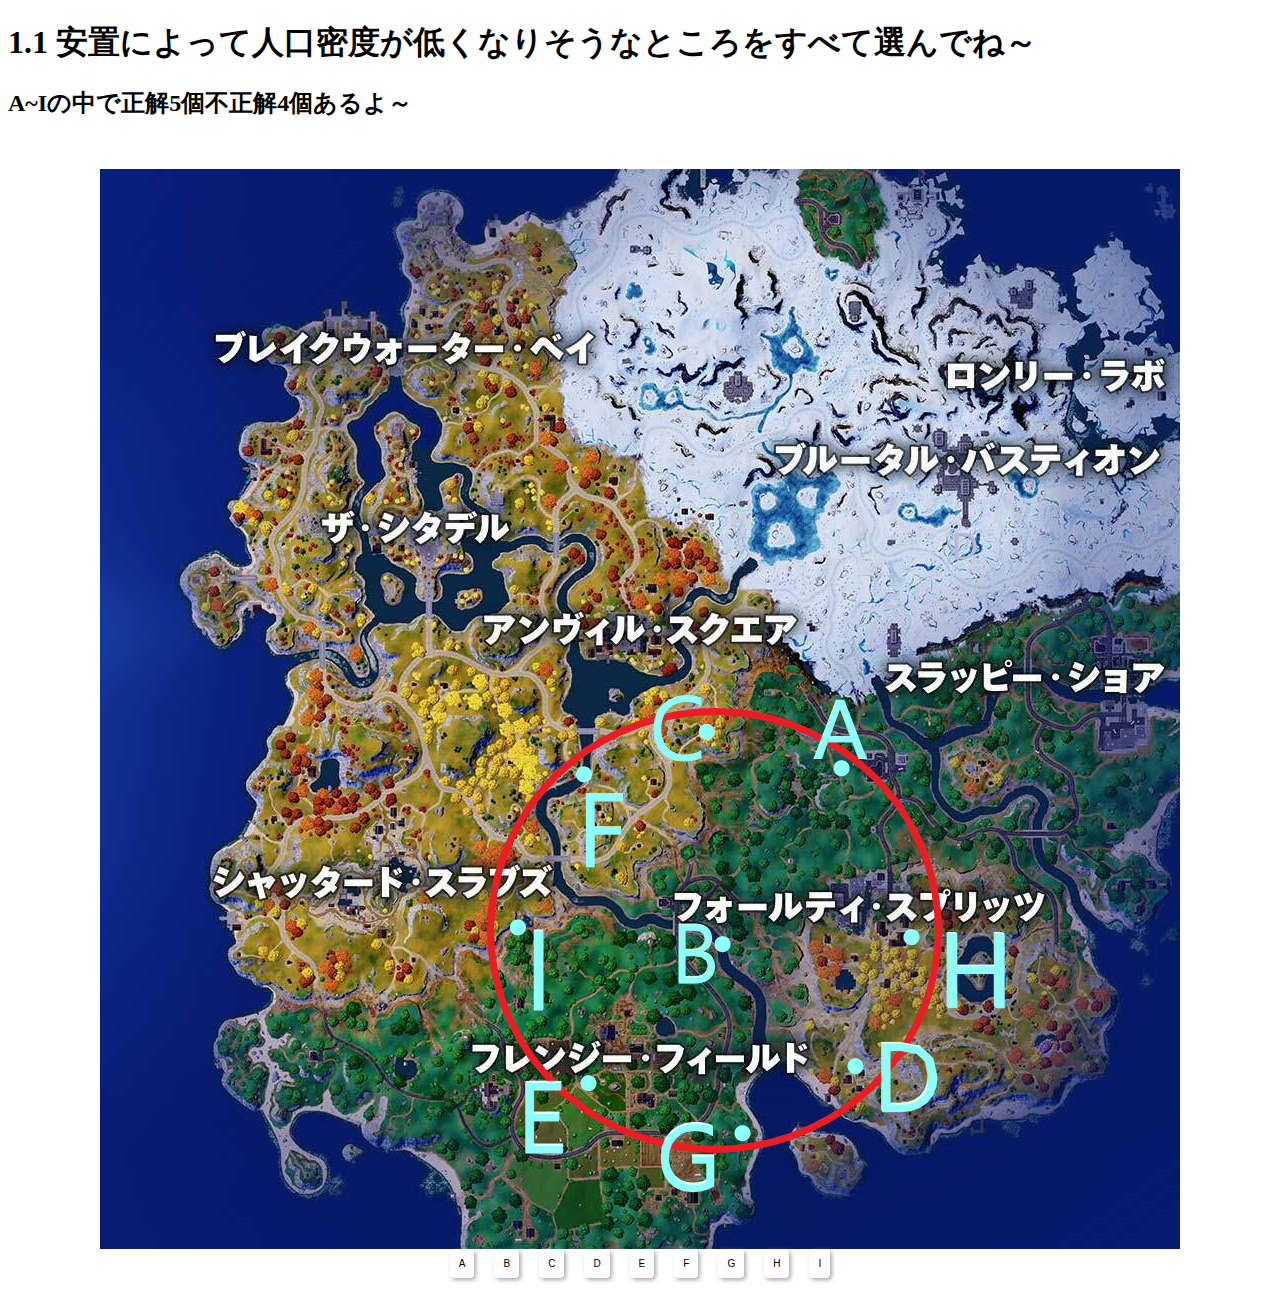
==== index1.html @ a550bf90 "Add files via upload" ====
<!DOCTYPE html>
<html lang="en">
<head>
    <meta charset="UTF-8">
    <meta http-equiv="X-UA-Compatible" content="IE=edge">
    <meta name="viewport" content="width=device-width, initial-scale=1.0">
    <link rel="stylesheet" type="text/css" href="style1.css">
    <title>立ち回りクイズ</title>
</head>
<body>
    <h1>1.1 安置によって人口密度が低くなりそうなところをすべて選んでね～</h1>

    <h2>A~Iの中で正解5個不正解4個あるよ～</h2>
    
    <div class="quiz">
        <img src="mappu.png" alt="写真1">
        <div class="choices">
            <button id="choice-1">A</button>
            <button id="choice-2">B</button>
            <button id="choice-3">C</button>
            <button id="choice-4">D</button>
            <button id="choice-5">E</button>
            <button id="choice-6">F</button>
            <button id="choice-7">G</button>
            <button id="choice-8">H</button>
            <button id="choice-9">I</button>
        </div>
        <div id="result"></div>
        <div id="explanation"></div>
    </div>
    <script src="script1.js"></script>

    
    
</body>
</html>
---- style1.css ----
.quiz {
    display: flex;
    flex-direction: column;
    align-items: center;
    margin-top: 50px;

}

img {
    max-width: 100%;
    height: atuo;
}

.choices {
    display: flex;
    gap: 20px;
}

button {
    font-size: 10px;
    padding: 9px 9px;
    border: none;
    border-radius: 4px;
    background-color: #fff;
    box-shadow: 2px 2px 4px #aaa;
    cursor: pointer;
}

button:hover {
    background-color: #eee;
}

#result {
    margin-top: 30px;
    font-size: 48px;
    font-weight: bold;
    color: #f00;
}
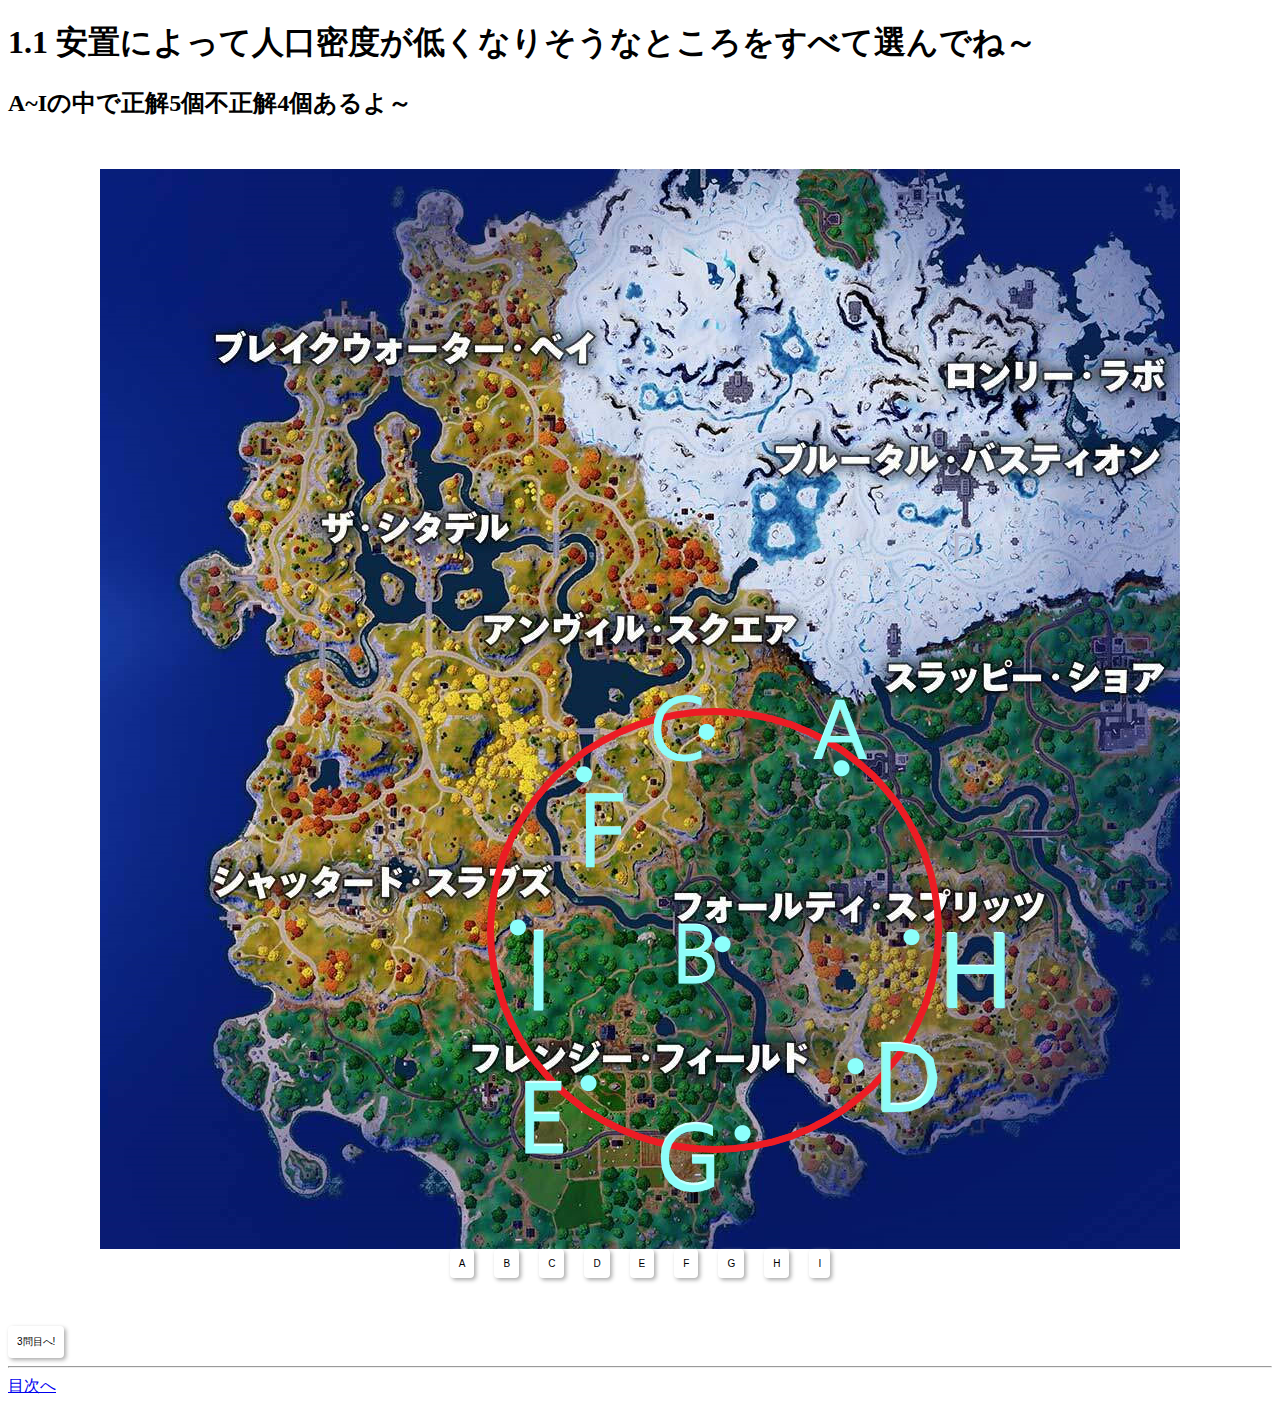
==== commit f6daade4: "Update index1.html" ====
--- a/index1.html
+++ b/index1.html
@@ -1,5 +1,5 @@
 <!DOCTYPE html>
-<html lang="en">
+<html lang="ja">
 <head>
     <meta charset="UTF-8">
     <meta http-equiv="X-UA-Compatible" content="IE=edge">
@@ -29,8 +29,13 @@
         <div id="explanation"></div>
     </div>
     <script src="script1.js"></script>
+    
+    <br>
+<button id="nextbotan" onclick="location.href='totyuu.html'">3問目へ!</button>
+<hr>
+<a href="hyousi.html">目次へ</a>
 
     
     
 </body>
-</html>+</html>
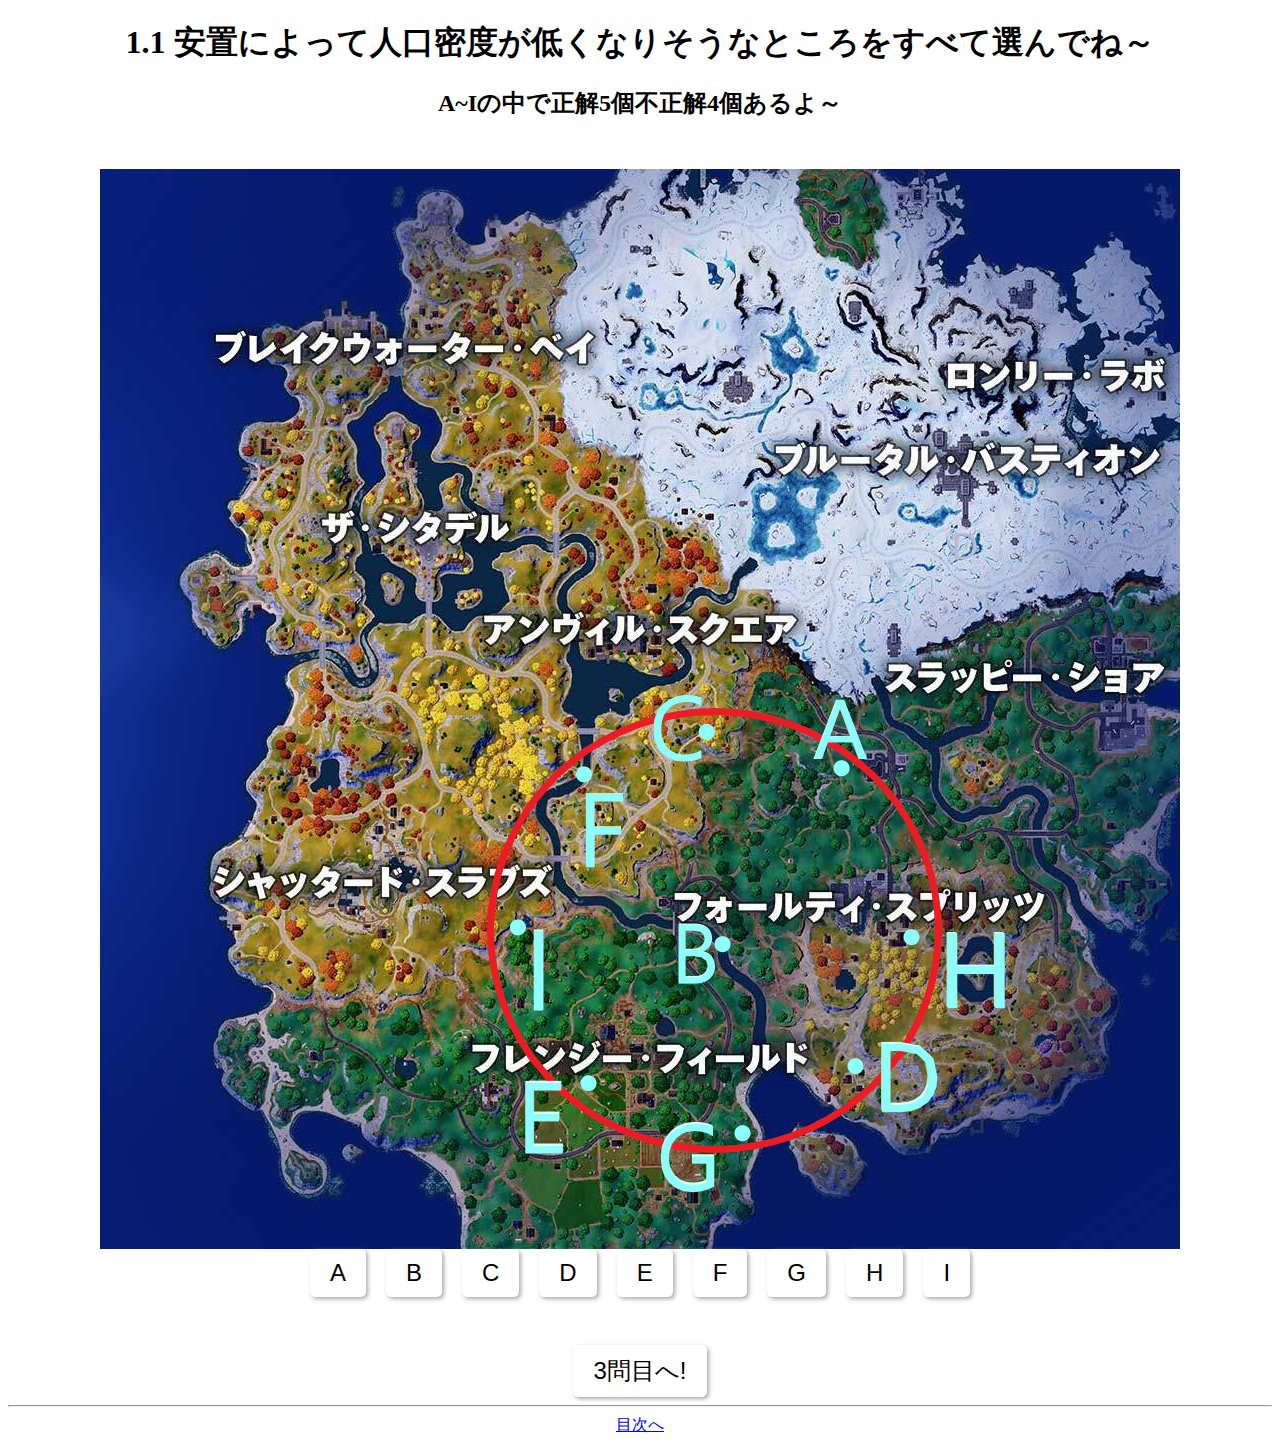
==== commit 994563cb: "Update index1.html" ====
--- a/index1.html
+++ b/index1.html
@@ -4,7 +4,7 @@
     <meta charset="UTF-8">
     <meta http-equiv="X-UA-Compatible" content="IE=edge">
     <meta name="viewport" content="width=device-width, initial-scale=1.0">
-    <link rel="stylesheet" type="text/css" href="style1.css">
+    <link rel="stylesheet" type="text/css" href="style.css">
     <title>立ち回りクイズ</title>
 </head>
 <body>
--- a/style.css
+++ b/style.css
@@ -0,0 +1,90 @@
+.quiz {
+    display: flex;
+    flex-direction: column;
+    align-items: center;
+    margin-top: 50px;
+}
+
+img {
+    max-width: 100%;
+        height: atuo;
+}.quiz {
+    display: flex;
+    flex-direction: column;
+    align-items: center;
+    margin-top: 50px;
+
+}
+
+img {
+    max-width: 100%;
+    height: atuo;
+}
+
+.choices {
+    display: flex;
+    gap: 20px;
+}
+
+button {
+    font-size: 10px;
+    padding: 9px 9px;
+    border: none;
+    border-radius: 4px;
+    background-color: #fff;
+    box-shadow: 2px 2px 4px #aaa;
+    cursor: pointer;
+}
+
+button:hover {
+    background-color: #eee;
+}
+
+#result {
+    margin-top: 30px;
+    font-size: 48px;
+    font-weight: bold;
+    color: #f00;
+}
+
+body{     
+    text-align:center;  } 
+
+.nextbotan{ font-size:40px;  }
+
+
+.choices {
+    display: flex;
+    gap: 20px;
+}
+
+button {
+    font-size: 24px;
+    padding: 10px 20px;
+    border: none;
+    border-radius: 5px;
+    background-color: #fff;
+    box-shadow: 2px 2px 4px #aaa;
+    cursor: pointer;
+}
+
+button:hover {
+    background-color: #eee;
+}
+
+#result {
+    margin-top: 30px;
+    font-size: 48px;
+    font-weight: bold;
+    color: #f00;
+}
+
+.nextbotan{
+
+    font-size: large;
+}
+
+body{
+
+    text-align: center;
+}
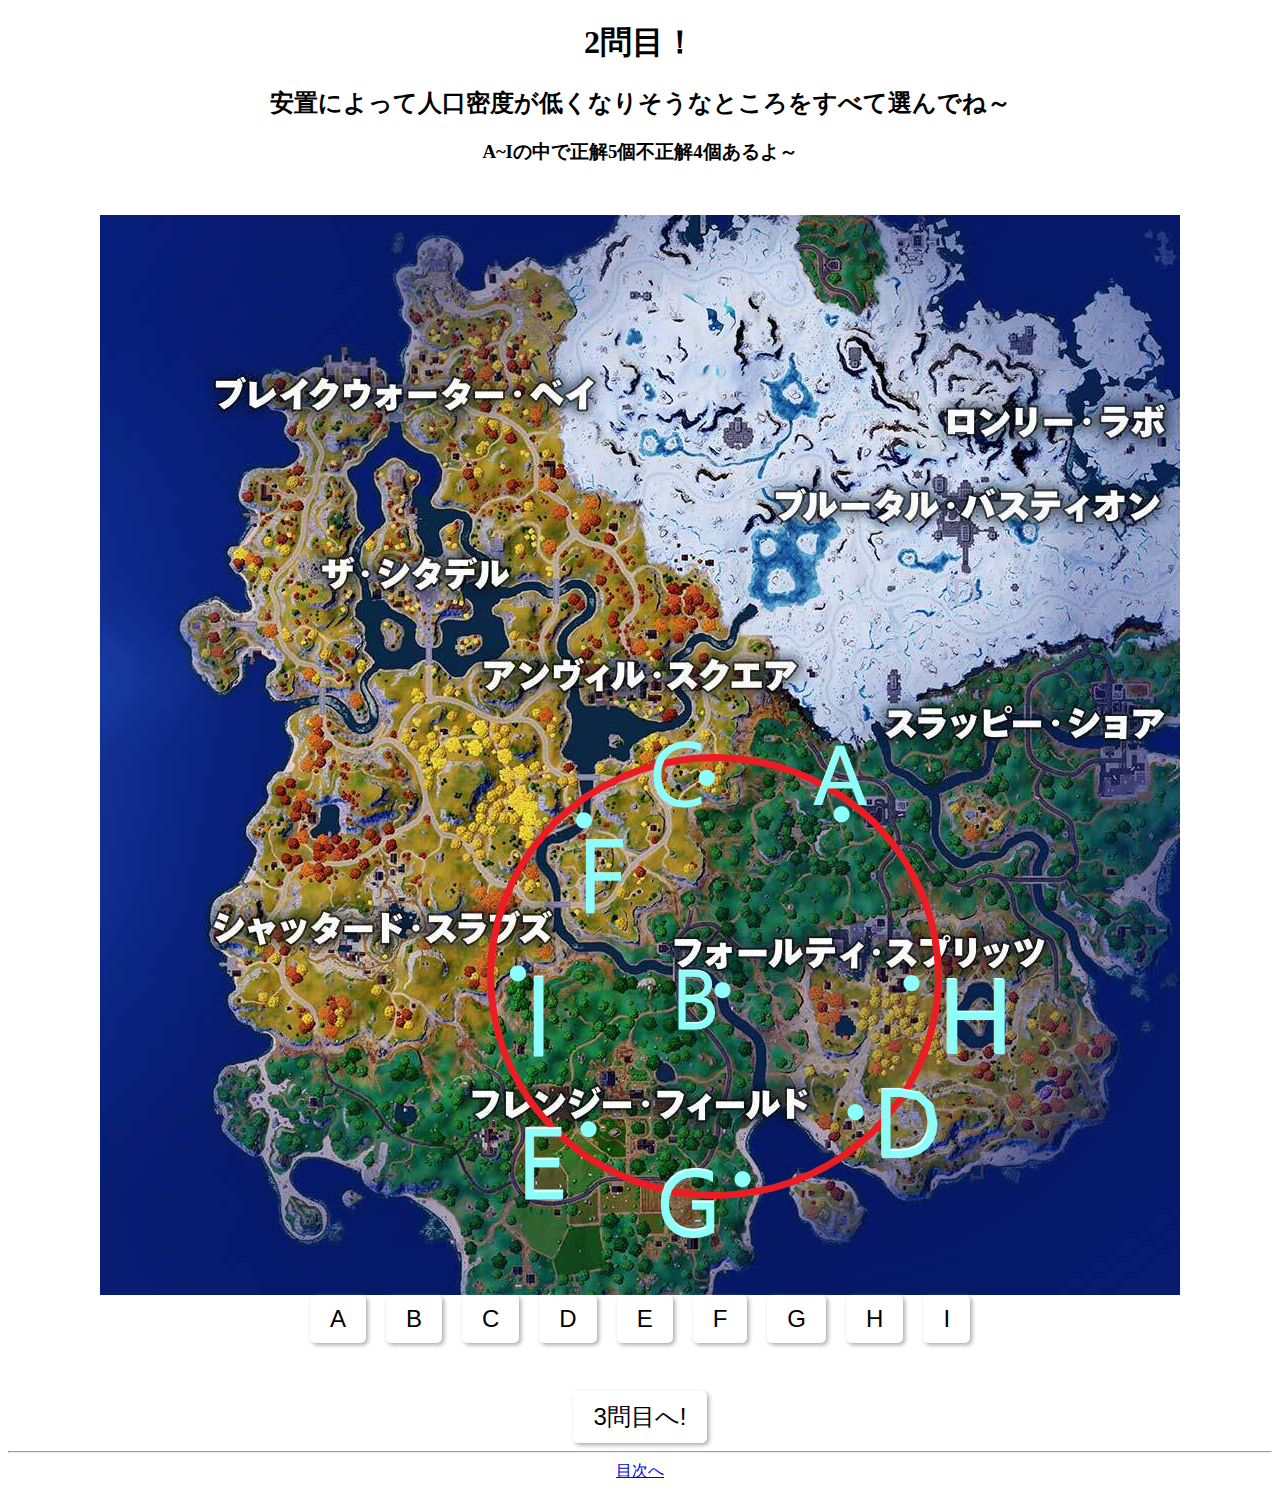
==== commit 5c4c62a0: "Update index1.html" ====
--- a/index1.html
+++ b/index1.html
@@ -8,9 +8,10 @@
     <title>立ち回りクイズ</title>
 </head>
 <body>
-    <h1>1.1 安置によって人口密度が低くなりそうなところをすべて選んでね～</h1>
+    <h1>2問目！</h1>
 
-    <h2>A~Iの中で正解5個不正解4個あるよ～</h2>
+    <h2>安置によって人口密度が低くなりそうなところをすべて選んでね～</h2>
+    <h3>A~Iの中で正解5個不正解4個あるよ～</h3>
     
     <div class="quiz">
         <img src="mappu.png" alt="写真1">
